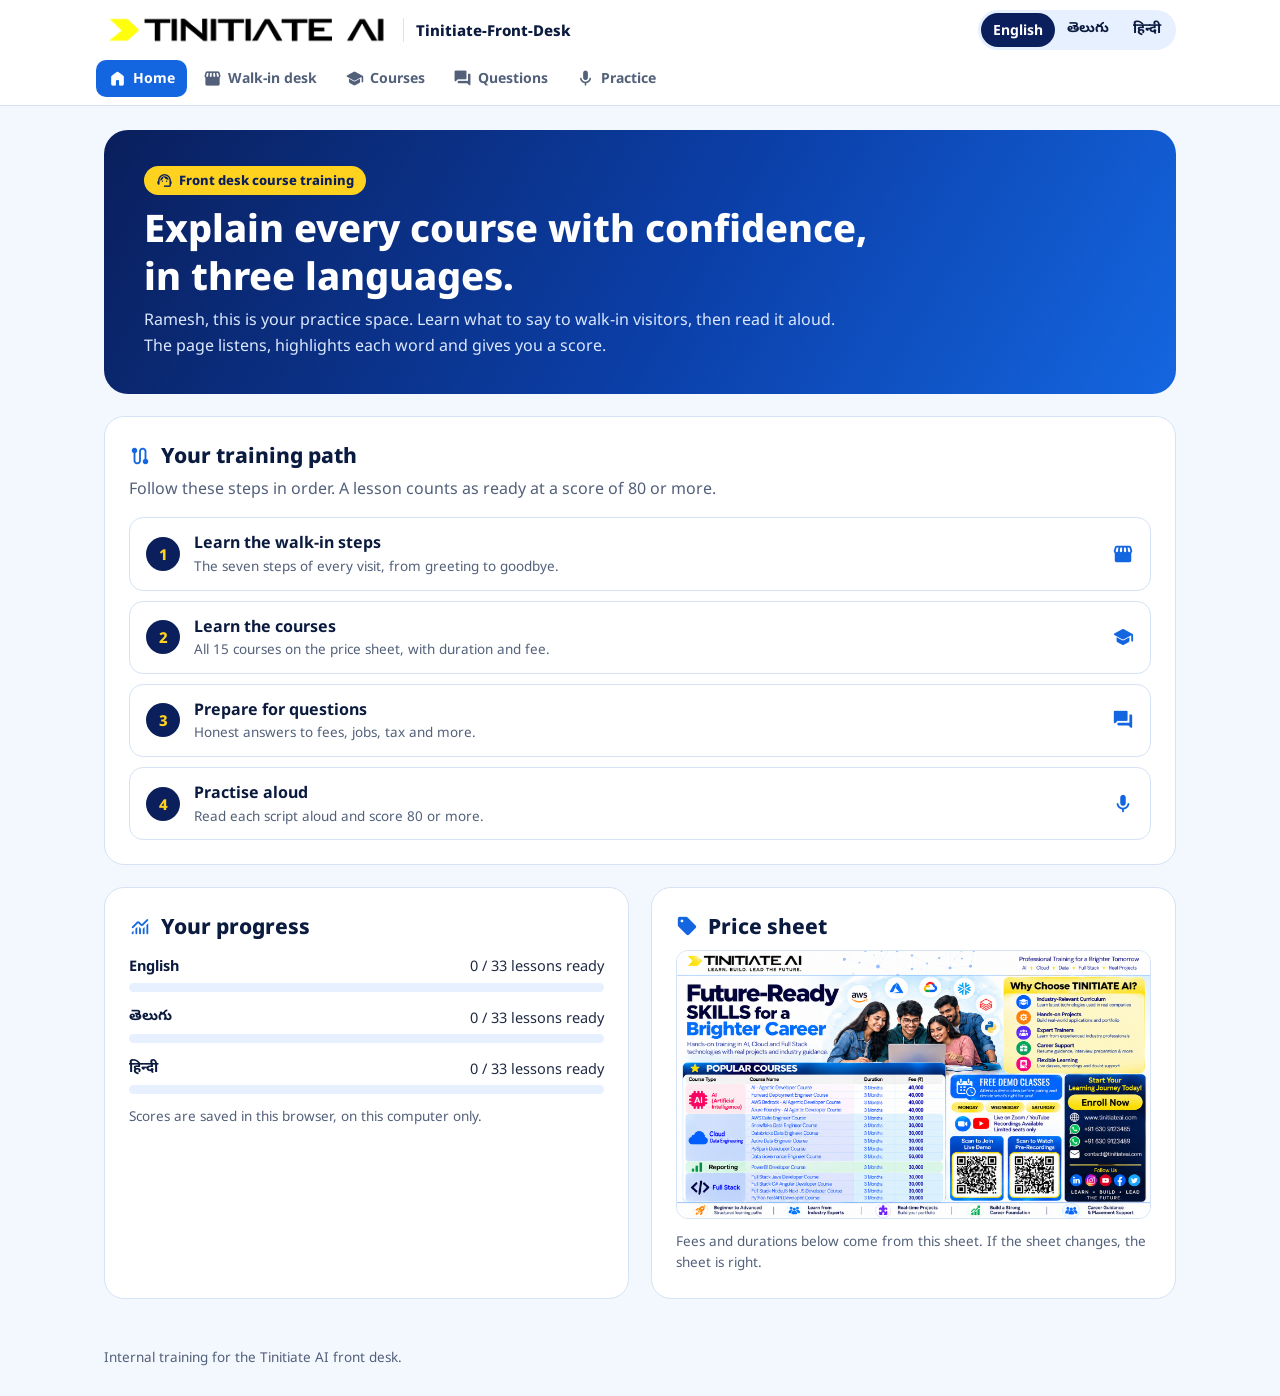
==== index.html @ eb425fcb "Initial commit: Ramesh Front Desk application" ====
<!DOCTYPE html>
<html lang="en">
<head>
  <meta charset="UTF-8">
  <meta name="viewport" content="width=device-width, initial-scale=1.0">
  <title>Tinitiate-Front-Desk</title>
  <meta name="robots" content="noindex">
  <link rel="icon" type="image/png" href="assets/img/favicon.png">
  <link rel="preconnect" href="https://fonts.googleapis.com">
  <link rel="preconnect" href="https://fonts.gstatic.com" crossorigin>
  <link rel="stylesheet" href="https://fonts.googleapis.com/css2?family=Noto+Sans:wght@400;600;700;800&family=Noto+Sans+Telugu:wght@400;600;700;800&family=Noto+Sans+Devanagari:wght@400;600;700;800&display=swap" media="print" onload="this.media='all'">
  <link rel="stylesheet" href="https://fonts.googleapis.com/css2?family=Material+Symbols+Rounded:opsz,wght,FILL,GRAD@20..48,400,0..1,0&display=block" media="print" onload="this.media='all'">
  <link rel="stylesheet" href="assets/css/ramesh.css">
</head>
<body data-page="home" data-title="brand">
  <header class="rt-head" id="rtHeader"></header>
  <main class="rt-main" id="rtMain"></main>
  <footer class="rt-foot" id="rtFooter"></footer>
  <script src="assets/js/data.js"></script>
  <script src="assets/js/shell.js"></script>
  <script src="assets/js/pages.js"></script>
</body>
</html>
---- assets/css/ramesh.css ----
/* =============================================================================
   RAMESH TRAINING: standalone theme taken from the Tinitiate price sheet
   (royal blue, navy and the yellow "Enroll Now" accent).
   Coach styles follow communication-skill-prep/assets/css/speech-coach.css.
   ============================================================================= */
:root {
  --rt-bg: #f3f7fe;
  --rt-surface: #ffffff;
  --rt-soft: #e7f0fe;
  --rt-ink: #0b1b3f;
  --rt-text: #1f2a44;
  --rt-muted: #52607a;
  --rt-line: #d6e2f5;
  --rt-blue: #1466e0;
  --rt-blue-d: #0b3fa8;
  --rt-navy: #0a1f5c;
  --rt-yellow: #ffd21f;
  --rt-yellow-l: #fff6cc;
  --rt-green: #157347;
  --rt-green-l: #dcf5e7;
  --rt-red: #bb1e3c;
  --rt-red-l: #ffe5ea;
  --rt-amber: #8a5a00;
  --rt-amber-l: #fdf0c8;
  --rt-violet: #5b2ccf;
  --rt-violet-l: #ece6fd;
  --rt-ease: cubic-bezier(.2, .8, .2, 1);
}

* { box-sizing: border-box; }
html { -webkit-text-size-adjust: 100%; }
body {
  margin: 0; background: var(--rt-bg); color: var(--rt-text);
  font-family: "Noto Sans", "Noto Sans Telugu", "Noto Sans Devanagari", "Nirmala UI", system-ui, sans-serif;
  font-size: 16px; line-height: 1.6;
}
:lang(te) { font-family: "Noto Sans Telugu", "Noto Sans", "Nirmala UI", system-ui, sans-serif; }
:lang(hi) { font-family: "Noto Sans Devanagari", "Noto Sans", "Nirmala UI", system-ui, sans-serif; }
.msr {
  font-family: "Material Symbols Rounded"; font-weight: normal; font-style: normal; font-size: 22px; line-height: 1;
  /* Fixed box: if the icon font is slow or blocked, the ligature name stays hidden */
  display: inline-block; width: 1em; height: 1em; overflow: hidden; color: inherit; white-space: nowrap; direction: ltr; font-feature-settings: "liga"; -webkit-font-feature-settings: "liga";
  font-variation-settings: "FILL" 1, "wght" 400, "GRAD" 0, "opsz" 24; flex-shrink: 0; user-select: none;
}
a { color: var(--rt-blue-d); }
button { font: inherit; }
:focus-visible { outline: 3px solid var(--rt-blue); outline-offset: 2px; }

/* ---------- header ---------- */
.rt-head { position: sticky; top: 0; z-index: 20; background: var(--rt-surface); border-bottom: 1px solid var(--rt-line); }
.rt-bar { display: flex; align-items: center; justify-content: space-between; gap: 12px; max-width: 1120px; margin: 0 auto; padding: 10px 24px; }
.rt-brand { display: flex; align-items: center; gap: 12px; min-width: 0; text-decoration: none; color: var(--rt-ink); font-weight: 800; font-size: 15px; }
.rt-brand img { height: 30px; width: auto; display: block; }
.rt-brand span { white-space: nowrap; padding-left: 12px; border-left: 1px solid var(--rt-line); }
.rt-lang { display: flex; flex: none; padding: 3px; border-radius: 99px; background: var(--rt-soft); }
.rt-lang button { border: 0; padding: 6px 12px; border-radius: 99px; background: transparent; color: var(--rt-ink); font-size: 14px; font-weight: 700; cursor: pointer; }
.rt-lang button[aria-pressed="true"] { background: var(--rt-navy); color: #fff; }
.rt-lang button:disabled { cursor: not-allowed; opacity: .55; }
.rt-nav { display: flex; gap: 4px; max-width: 1120px; margin: 0 auto; padding: 0 16px 8px; overflow-x: auto; scrollbar-width: none; }
.rt-nav::-webkit-scrollbar { display: none; }
.rt-nav a { display: inline-flex; flex: none; align-items: center; gap: 6px; padding: 7px 12px; border-radius: 10px; color: var(--rt-muted); font-size: 14px; font-weight: 700; text-decoration: none; }
.rt-nav a .msr { font-size: 19px; }
.rt-nav a:hover { background: var(--rt-soft); color: var(--rt-ink); }
.rt-nav a[aria-current="page"] { background: var(--rt-blue); color: #fff; }

/* ---------- layout ---------- */
.rt-main { max-width: 1120px; margin: 0 auto; padding: 24px 24px 48px; }
.rt-hero { padding: 36px 40px; border-radius: 24px; color: #fff; background: linear-gradient(120deg, var(--rt-navy), var(--rt-blue-d) 55%, var(--rt-blue)); }
.rt-hero.is-short { padding: 26px 32px; }
.rt-hero h1 { margin: 8px 0 8px; max-width: 760px; font-size: clamp(25px, 3.4vw, 38px); line-height: 1.25; font-weight: 800; }
.rt-hero.is-short h1 { font-size: clamp(23px, 2.8vw, 30px); }
.rt-hero p { margin: 0; max-width: 720px; color: #dbe8ff; }
.rt-kicker { display: inline-flex; align-items: center; gap: 6px; padding: 4px 12px; border-radius: 99px; background: var(--rt-yellow); color: var(--rt-navy); font-size: 13px; font-weight: 800; }
.rt-kicker .msr { font-size: 17px; }
.rt-kicker.is-plain { padding: 0; background: none; color: var(--rt-blue-d); }
.rt-section, .rt-panel { margin-top: 22px; padding: 24px; border-radius: 20px; background: var(--rt-surface); border: 1px solid var(--rt-line); }
.rt-section h2 { display: flex; align-items: center; gap: 10px; margin: 0 0 6px; font-size: 21px; color: var(--rt-ink); font-weight: 800; line-height: 1.35; }
.rt-section h2 .msr { color: var(--rt-blue); }
.rt-section.is-warn { background: var(--rt-yellow-l); border-color: #f1dc84; }
.rt-section.is-warn h2 .msr { color: var(--rt-red); }
.rt-lead { margin: 0 0 16px; color: var(--rt-muted); }
.rt-note { margin: 12px 0 0; font-size: 13.5px; color: var(--rt-muted); }
.rt-center { display: flex; flex-wrap: wrap; gap: 12px; justify-content: center; }
.rt-two { display: grid; grid-template-columns: repeat(2, minmax(0, 1fr)); gap: 22px; }
.rt-num { display: grid; place-items: center; flex: none; width: 34px; height: 34px; border-radius: 50%; background: var(--rt-navy); color: var(--rt-yellow); font-weight: 800; font-size: 15px; }
.rt-num.is-icon { background: var(--rt-soft); color: var(--rt-blue); }
.rt-num .msr { font-size: 20px; }
.rt-steps { margin: 8px 0 0; padding-left: 22px; }
.rt-steps li { margin-bottom: 6px; }
.rt-tip { display: flex; gap: 10px; margin-top: 14px; padding: 12px 16px; border-radius: 14px; background: var(--rt-yellow-l); font-size: 14.5px; }
.rt-tip .msr { color: var(--rt-amber); }

/* ---------- home ---------- */
.rt-path { list-style: none; margin: 0; padding: 0; display: grid; gap: 10px; }
.rt-path a { display: flex; align-items: center; gap: 14px; padding: 12px 16px; border-radius: 14px; border: 1px solid var(--rt-line); color: var(--rt-text); text-decoration: none; transition: border-color .2s, transform .2s; }
.rt-path a:hover { border-color: var(--rt-blue); transform: translateX(3px); }
.rt-path a > .msr { margin-left: auto; color: var(--rt-blue); }
.rt-path-text { display: flex; flex-direction: column; min-width: 0; }
.rt-path b { color: var(--rt-ink); }
.rt-path small { font-size: 13.5px; color: var(--rt-muted); }
.rt-meter { margin-top: 14px; }
.rt-meter > div:first-child { display: flex; justify-content: space-between; gap: 12px; font-size: 14.5px; }
.rt-meter b { color: var(--rt-ink); }
.rt-bar-track { height: 9px; margin-top: 5px; border-radius: 5px; background: var(--rt-soft); overflow: hidden; }
.rt-bar-track span { display: block; height: 100%; border-radius: 5px; background: var(--rt-blue); }
.rt-poster { display: block; margin-top: 10px; border-radius: 12px; overflow: hidden; border: 1px solid var(--rt-line); }
.rt-poster img { display: block; width: 100%; height: auto; }

/* ---------- cards ---------- */
.rt-desk, .rt-qlist { list-style: none; margin: 0; padding: 0; display: grid; gap: 14px; }
.rt-card { margin-top: 0; padding: 20px 22px; border-radius: 18px; background: var(--rt-surface); border: 1px solid var(--rt-line); }
.rt-desk, .rt-qlist { margin-top: 22px; }
.rt-card-head { display: flex; align-items: center; gap: 12px; }
.rt-card-head h2 { margin: 0; min-width: 0; font-size: 18px; color: var(--rt-ink); line-height: 1.4; }
.rt-card-head .rt-link { margin-left: auto; }
.rt-do { display: flex; gap: 8px; margin: 12px 0 0; color: var(--rt-muted); font-size: 14.5px; }
.rt-do .msr { color: var(--rt-blue); font-size: 20px; }
blockquote { margin: 12px 0 0; padding: 12px 16px; border-left: 4px solid var(--rt-yellow); border-radius: 0 12px 12px 0; background: var(--rt-soft); color: var(--rt-ink); font-size: 16.5px; line-height: 1.75; }
.rt-link { display: inline-flex; flex: none; align-items: center; gap: 4px; padding: 6px 12px; border-radius: 99px; background: var(--rt-navy); color: #fff; font-size: 13.5px; font-weight: 700; text-decoration: none; }
.rt-link .msr { font-size: 17px; color: var(--rt-yellow); }
.rt-link:hover { background: var(--rt-blue-d); }

.rt-finder { display: grid; gap: 10px; }
.rt-finder-row { display: grid; grid-template-columns: minmax(0, 2fr) minmax(0, 3fr); gap: 14px; align-items: center; padding: 12px 14px; border-radius: 12px; background: var(--rt-bg); }
.rt-finder-row p { margin: 0; font-weight: 700; color: var(--rt-ink); }
.rt-tags { display: flex; flex-wrap: wrap; gap: 6px; }
.rt-tags a, .rt-tags span { padding: 3px 10px; border-radius: 99px; background: var(--rt-surface); border: 1px solid var(--rt-line); font-size: 13.5px; font-weight: 600; color: var(--rt-blue-d); text-decoration: none; }
.rt-tags a:hover { border-color: var(--rt-blue); }
.rt-tags strong { font-size: 14.5px; color: var(--rt-red); }
.rt-contact { list-style: none; display: grid; grid-template-columns: repeat(auto-fit, minmax(240px, 1fr)); gap: 8px 18px; margin: 10px 0 0; padding: 0; }
.rt-contact li { display: flex; align-items: center; gap: 8px; color: var(--rt-ink); font-weight: 600; overflow-wrap: anywhere; }
.rt-contact .msr { color: var(--rt-blue); font-size: 20px; }
.rt-never { list-style: none; margin: 0; padding: 0; display: grid; gap: 8px; }
.rt-never li { display: flex; gap: 8px; font-weight: 700; color: var(--rt-ink); }
.rt-never .msr { color: var(--rt-red); }

/* ---------- courses ---------- */
.rt-courses { display: grid; gap: 8px; margin-top: 12px; }
.rt-course { border: 1px solid var(--rt-line); border-radius: 12px; background: var(--rt-surface); scroll-margin-top: 130px; }
.rt-course[open] { border-color: var(--rt-blue); }
.rt-course summary { display: grid; grid-template-columns: minmax(0, 1fr) auto 104px 24px; gap: 14px; align-items: center; padding: 11px 14px; cursor: pointer; list-style: none; }
.rt-course summary::-webkit-details-marker { display: none; }
.rt-c-name { font-weight: 700; color: var(--rt-ink); }
.rt-c-dur { font-size: 14px; color: var(--rt-muted); white-space: nowrap; }
.rt-c-fee { text-align: right; font-weight: 800; color: var(--rt-navy); font-variant-numeric: tabular-nums; white-space: nowrap; }
.rt-chev { color: var(--rt-muted); transition: transform .2s; }
.rt-course[open] .rt-chev { transform: rotate(180deg); }
.rt-c-body { padding: 0 14px 16px; }
.rt-c-body h3 { margin: 14px 0 6px; font-size: 13.5px; color: var(--rt-muted); font-weight: 800; }
.rt-c-body p { margin: 0 0 12px; }
.rt-c-body blockquote { margin-top: 0; }
.rt-c-body .rt-tags { margin-bottom: 4px; }
.rt-basics { display: grid; grid-template-columns: repeat(2, minmax(0, 1fr)); gap: 10px; margin: 0; }
.rt-basics div { padding: 12px 14px; border-radius: 12px; background: var(--rt-bg); }
.rt-basics dt { font-weight: 800; color: var(--rt-navy); }
.rt-basics dd { margin: 2px 0 0; font-size: 14.5px; }

/* ---------- quiz ---------- */
.rt-q { display: block !important; margin-bottom: 14px !important; font-size: 20px !important; }
.rt-options { display: grid; gap: 10px; margin-bottom: 16px; }
.rt-option { padding: 12px 16px; border-radius: 12px; border: 1px solid var(--rt-line); background: var(--rt-bg); color: var(--rt-ink); font-weight: 700; text-align: left; cursor: pointer; }
.rt-option:hover:not(:disabled) { border-color: var(--rt-blue); }
.rt-option:disabled { cursor: default; }
.rt-option.is-right { background: var(--rt-green-l); border-color: var(--rt-green); color: var(--rt-green); }
.rt-option.is-wrong { background: var(--rt-red-l); border-color: var(--rt-red); color: var(--rt-red); }

/* ---------- buttons ---------- */
.rt-btn { display: inline-flex; align-items: center; gap: 8px; padding: 11px 20px; border-radius: 99px; border: 1px solid var(--rt-line); background: var(--rt-surface); color: var(--rt-ink); font-size: 15px; font-weight: 800; text-decoration: none; cursor: pointer; transition: transform .2s, opacity .2s; }
.rt-btn .msr { font-size: 21px; }
.rt-btn:hover:not(:disabled) { transform: translateY(-2px); }
.rt-btn:disabled { opacity: .45; cursor: not-allowed; }
.rt-btn.is-primary { min-width: 150px; justify-content: center; border: 0; color: var(--rt-navy); background: var(--rt-yellow); box-shadow: 0 10px 20px -12px rgba(10, 31, 92, .6); }
.rt-btn.is-primary.is-listening { color: #fff; background: var(--rt-red); animation: sc-ring 1.6s ease-out infinite; }
@keyframes sc-ring { from { box-shadow: 0 0 0 0 rgba(187, 30, 60, .5); } to { box-shadow: 0 0 0 14px rgba(187, 30, 60, 0); } }
.rt-btn.is-end { background: var(--rt-blue-d); border-color: var(--rt-blue-d); color: #fff; }
.rt-btn.is-ghost { background: transparent; }

/* ---------- practice ---------- */
.sc-notice { display: flex; gap: 12px; align-items: flex-start; margin-top: 18px; padding: 12px 16px; border-radius: 14px; background: var(--rt-red-l); color: var(--rt-red); font-size: 14.5px; font-weight: 600; }
.sc-notice.is-soft { background: var(--rt-yellow-l); color: var(--rt-amber); }
.sc-notice[hidden] { display: none; }
.rt-seg { display: inline-flex; flex-wrap: wrap; gap: 4px; padding: 4px; margin-bottom: 12px; border-radius: 14px; background: var(--rt-soft); max-width: 100%; }
.rt-seg button { display: inline-flex; align-items: center; gap: 6px; border: 0; padding: 7px 14px; border-radius: 10px; background: transparent; color: var(--rt-ink); font-size: 14.5px; font-weight: 700; cursor: pointer; }
.rt-seg button .msr { font-size: 19px; }
.rt-seg button[aria-selected="true"] { background: var(--rt-navy); color: #fff; }
.rt-seg button:disabled { cursor: not-allowed; opacity: .55; }
.sc-tabs { display: flex; gap: 10px; overflow-x: auto; padding: 2px 2px 8px; scrollbar-width: thin; }
.sc-tab { flex: none; display: flex; flex-direction: column; align-items: flex-start; gap: 2px; width: 196px; padding: 9px 13px; border-radius: 13px; border: 1px solid var(--rt-line); background: var(--rt-bg); color: var(--rt-text); text-align: left; cursor: pointer; transition: border-color .2s; }
.sc-tab:hover:not(:disabled) { border-color: var(--rt-blue); }
.sc-tab b { width: 100%; font-size: 14px; color: var(--rt-ink); line-height: 1.35; overflow: hidden; text-overflow: ellipsis; white-space: nowrap; }
.sc-tab small { font-size: 12px; font-weight: 700; color: var(--rt-muted); }
.sc-tab.is-ready small { color: var(--rt-green); }
.sc-tab[aria-selected="true"] { border-color: var(--rt-blue-d); background: var(--rt-blue-d); }
.sc-tab[aria-selected="true"] b, .sc-tab[aria-selected="true"] small { color: #fff; }
.sc-tab:disabled { cursor: not-allowed; opacity: .55; }
.sc-meta { display: flex; flex-wrap: wrap; align-items: center; gap: 8px 18px; margin: 14px 2px 12px; font-size: 13.5px; color: var(--rt-muted); font-weight: 600; }
.sc-meta h2 { margin: 0 auto 0 0; min-width: 0; font-size: 19px; color: var(--rt-ink); font-weight: 800; }
.sc-meta .msr { font-size: 17px; vertical-align: -3px; color: var(--rt-blue); }
.sc-passage { padding: 28px 32px; border-radius: 26px; border: 2px solid var(--rt-line); background: linear-gradient(180deg, #fff, var(--rt-bg)); font-size: clamp(19px, 2.1vw, 24px); line-height: 2.05; color: var(--rt-ink); transition: border-color .3s, box-shadow .3s; overflow-wrap: anywhere; }
.sc-passage.is-live { border-color: var(--rt-blue); box-shadow: 0 0 0 6px rgba(20, 102, 224, .12); }
.sc-w { padding: 2px 3px; margin: 0 -1px; border-radius: 7px; transition: background-color .25s, color .25s; }
.sc-w.is-ok { background: var(--rt-green-l); color: var(--rt-green); }
.sc-w.is-miss { background: var(--rt-amber-l); color: var(--rt-amber); text-decoration: underline wavy #d9a200; text-underline-offset: 6px; }
.sc-w.is-skip { background: var(--rt-red-l); color: var(--rt-red); text-decoration: line-through; }
.sc-w.is-next { box-shadow: inset 0 -3px 0 var(--rt-blue); background: var(--rt-soft); }
.sc-heard { display: flex; gap: 10px; align-items: flex-start; margin-top: 14px; padding: 11px 15px; border-radius: 14px; background: var(--rt-bg); border: 1px dashed var(--rt-line); font-size: 14.5px; color: var(--rt-muted); }
.sc-heard .msr { color: var(--rt-blue); font-size: 20px; }
.sc-controls { display: flex; flex-wrap: wrap; align-items: center; gap: 12px; margin-top: 16px; }
.sc-live { display: flex; flex-wrap: wrap; align-items: center; gap: 6px 16px; margin-left: auto; font-size: 13.5px; font-weight: 700; color: var(--rt-muted); }
.sc-live b { color: var(--rt-ink); font-variant-numeric: tabular-nums; }
.sc-status { display: inline-flex; align-items: center; gap: 7px; }
.sc-status::before { content: ""; width: 9px; height: 9px; border-radius: 50%; background: #9aa7bd; }
.sc-status[data-state="listening"]::before { background: var(--rt-red); animation: sc-blink 1s steps(2) infinite; }
.sc-status[data-state="paused"]::before { background: var(--rt-yellow); }
.sc-status[data-state="done"]::before { background: var(--rt-green); }
@keyframes sc-blink { 50% { opacity: .25; } }
.sc-progress { height: 6px; margin-top: 14px; border-radius: 3px; background: var(--rt-soft); overflow: hidden; }
.sc-progress span { display: block; height: 100%; width: 0; border-radius: 3px; background: var(--rt-blue); transition: width .4s var(--rt-ease); }
.sc-legend { display: flex; flex-wrap: wrap; gap: 6px 12px; margin-top: 14px; font-size: 13px; font-weight: 700; color: var(--rt-muted); }
.sc-legend .sc-w { padding: 1px 8px; margin: 0; }

/* ---------- report ---------- */
.sc-report { margin-top: 22px; padding: 26px; border-radius: 20px; background: var(--rt-surface); border: 1px solid var(--rt-line); scroll-margin-top: 110px; }
.sc-report[hidden] { display: none; }
.sc-report-top { display: grid; grid-template-columns: auto minmax(0, 1fr); gap: 28px; align-items: center; }
.sc-ring { position: relative; width: 168px; height: 168px; }
.sc-ring svg { width: 100%; height: 100%; transform: rotate(-90deg); }
.sc-ring circle { fill: none; stroke-width: 12; }
.sc-ring .track { stroke: var(--rt-soft); }
.sc-ring .fill { stroke: url(#scGrad); stroke-linecap: round; transition: stroke-dashoffset 1.2s var(--rt-ease); }
.sc-ring div { position: absolute; inset: 0; display: grid; place-content: center; text-align: center; }
.sc-ring b { font-size: 44px; font-weight: 800; color: var(--rt-ink); line-height: 1; }
.sc-ring small { font-size: 12px; font-weight: 700; color: var(--rt-muted); margin-top: 4px; }
.sc-verdict h2 { margin: 2px 0 4px; font-size: 26px; color: var(--rt-ink); font-weight: 800; }
.sc-stars { display: flex; gap: 2px; color: #e7ad00; }
.sc-stars .msr { font-size: 28px; }
.sc-stars .msr.off { color: var(--rt-line); }
.sc-verdict p { margin: 8px 0 0; color: var(--rt-muted); }
.sc-stats { display: grid; grid-template-columns: repeat(4, minmax(0, 1fr)); gap: 12px; margin-top: 22px; }
.sc-stat { padding: 13px 15px; border-radius: 15px; background: var(--rt-bg); border: 1px solid var(--rt-line); }
.sc-stat small { display: block; font-size: 12.5px; font-weight: 800; color: var(--rt-muted); }
.sc-stat b { display: block; margin-top: 3px; font-size: 26px; font-weight: 800; color: var(--rt-ink); font-variant-numeric: tabular-nums; line-height: 1.25; }
.sc-stat span { font-size: 12.5px; color: var(--rt-muted); font-weight: 600; }
.sc-counts { display: flex; flex-wrap: wrap; gap: 10px; margin-top: 16px; }
.sc-count { display: inline-flex; align-items: center; gap: 8px; padding: 7px 14px; border-radius: 99px; font-size: 13.5px; font-weight: 800; }
.sc-count.is-ok { background: var(--rt-green-l); color: var(--rt-green); }
.sc-count.is-miss { background: var(--rt-amber-l); color: var(--rt-amber); }
.sc-count.is-skip { background: var(--rt-red-l); color: var(--rt-red); }
.sc-count.is-extra { background: var(--rt-violet-l); color: var(--rt-violet); }
.sc-detail { display: grid; grid-template-columns: repeat(2, minmax(0, 1fr)); gap: 16px; margin-top: 20px; }
.sc-detail h3 { display: flex; align-items: center; gap: 8px; margin: 0 0 10px; font-size: 16px; color: var(--rt-ink); }
.sc-detail h3 .msr { font-size: 20px; color: var(--rt-blue); }
.sc-box { padding: 15px; border-radius: 15px; border: 1px solid var(--rt-line); background: var(--rt-bg); min-width: 0; }
.sc-box.is-wide { grid-column: 1 / -1; }
.sc-empty { margin: 0; font-size: 14.5px; color: var(--rt-green); font-weight: 700; }
.sc-chips { display: flex; flex-wrap: wrap; gap: 8px; }
.sc-word-chip { display: inline-flex; align-items: center; gap: 6px; padding: 5px 12px; border-radius: 99px; border: 1px solid var(--rt-line); background: var(--rt-surface); color: var(--rt-ink); font-size: 14.5px; font-weight: 700; cursor: pointer; }
.sc-word-chip .msr { font-size: 16px; color: var(--rt-blue); }
.sc-word-chip:hover { border-color: var(--rt-blue); }
.sc-word-chip s { color: var(--rt-red); font-weight: 600; }
.sc-word-chip.is-extra { cursor: default; color: var(--rt-violet); }
.sc-tips { margin: 0; padding-left: 20px; font-size: 14.5px; }
.sc-report-actions { display: flex; flex-wrap: wrap; gap: 12px; margin-top: 20px; }

.rt-foot { max-width: 1120px; margin: 0 auto; padding: 0 24px 28px; color: var(--rt-muted); font-size: 13.5px; }

@media (max-width: 860px) {
  .rt-bar { padding: 8px 16px; }
  .rt-brand img { height: 24px; }
  .rt-brand span { display: none; }
  .rt-lang button { padding: 5px 9px; font-size: 13px; }
  .rt-main { padding: 16px 16px 36px; }
  .rt-foot { padding: 0 16px 24px; }
  .rt-hero, .rt-hero.is-short { padding: 22px 20px; border-radius: 18px; }
  .rt-section, .rt-panel, .sc-report { padding: 18px 16px; }
  .rt-two, .rt-basics, .sc-detail { grid-template-columns: minmax(0, 1fr); }
  .rt-two { gap: 0; }
  .rt-finder-row { grid-template-columns: minmax(0, 1fr); gap: 8px; }
  .rt-card { padding: 16px; }
  .rt-card-head { flex-wrap: wrap; }
  .rt-card-head h2 { flex: 1 1 60%; }
  .rt-card-head .rt-link { margin-left: 46px; }
  .rt-course summary { grid-template-columns: minmax(0, 1fr) auto 24px; gap: 4px 10px; }
  .rt-c-name { grid-column: 1 / 2; grid-row: 1 / 3; }
  .rt-c-dur { grid-column: 2; grid-row: 2; text-align: right; font-size: 13px; }
  .rt-c-fee { grid-column: 2; grid-row: 1; }
  .rt-chev { grid-column: 3; grid-row: 1 / 3; }
  .sc-passage { padding: 18px; border-radius: 20px; line-height: 1.95; }
  .sc-live { margin-left: 0; width: 100%; }
  .sc-report-top { grid-template-columns: minmax(0, 1fr); justify-items: center; text-align: center; }
  .sc-stars { justify-content: center; }
  .sc-stats { grid-template-columns: repeat(2, minmax(0, 1fr)); }
}
@media (prefers-reduced-motion: reduce) {
  *, *::before, *::after { animation: none !important; transition: none !important; }
}
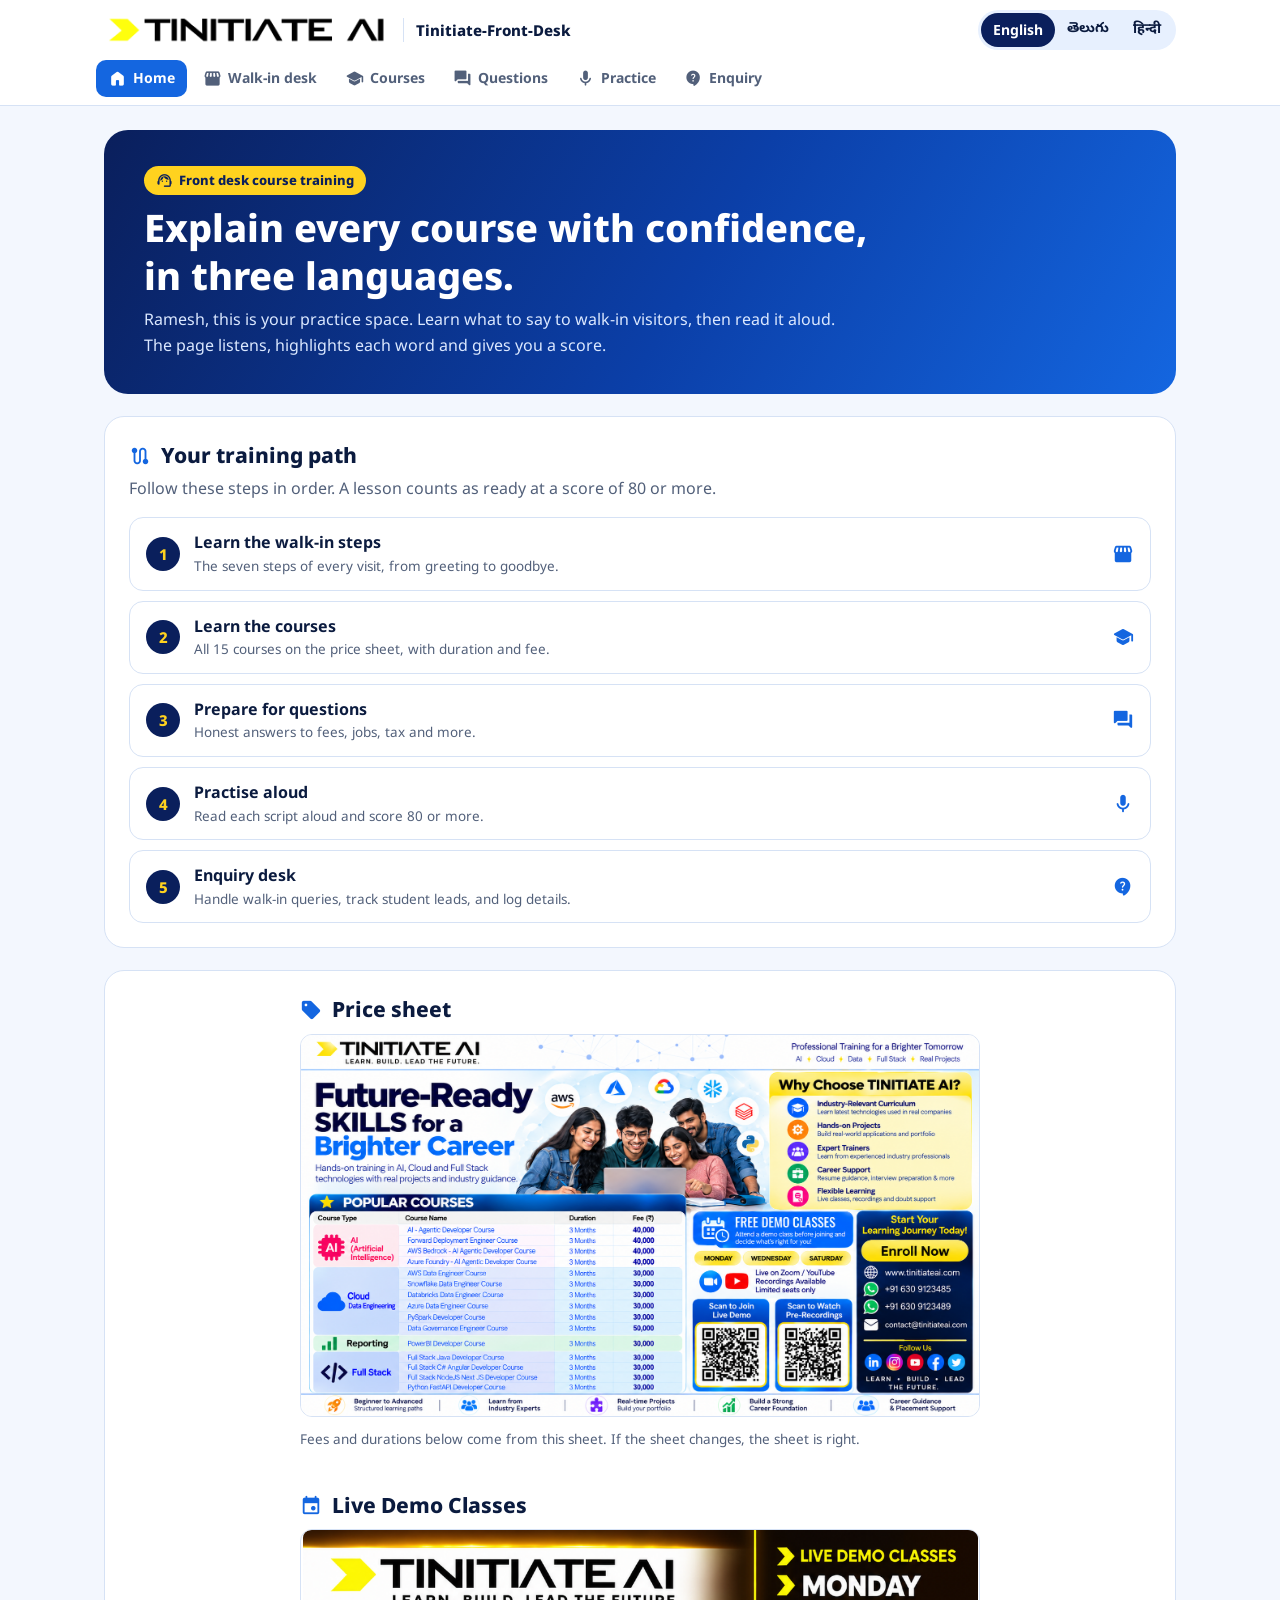
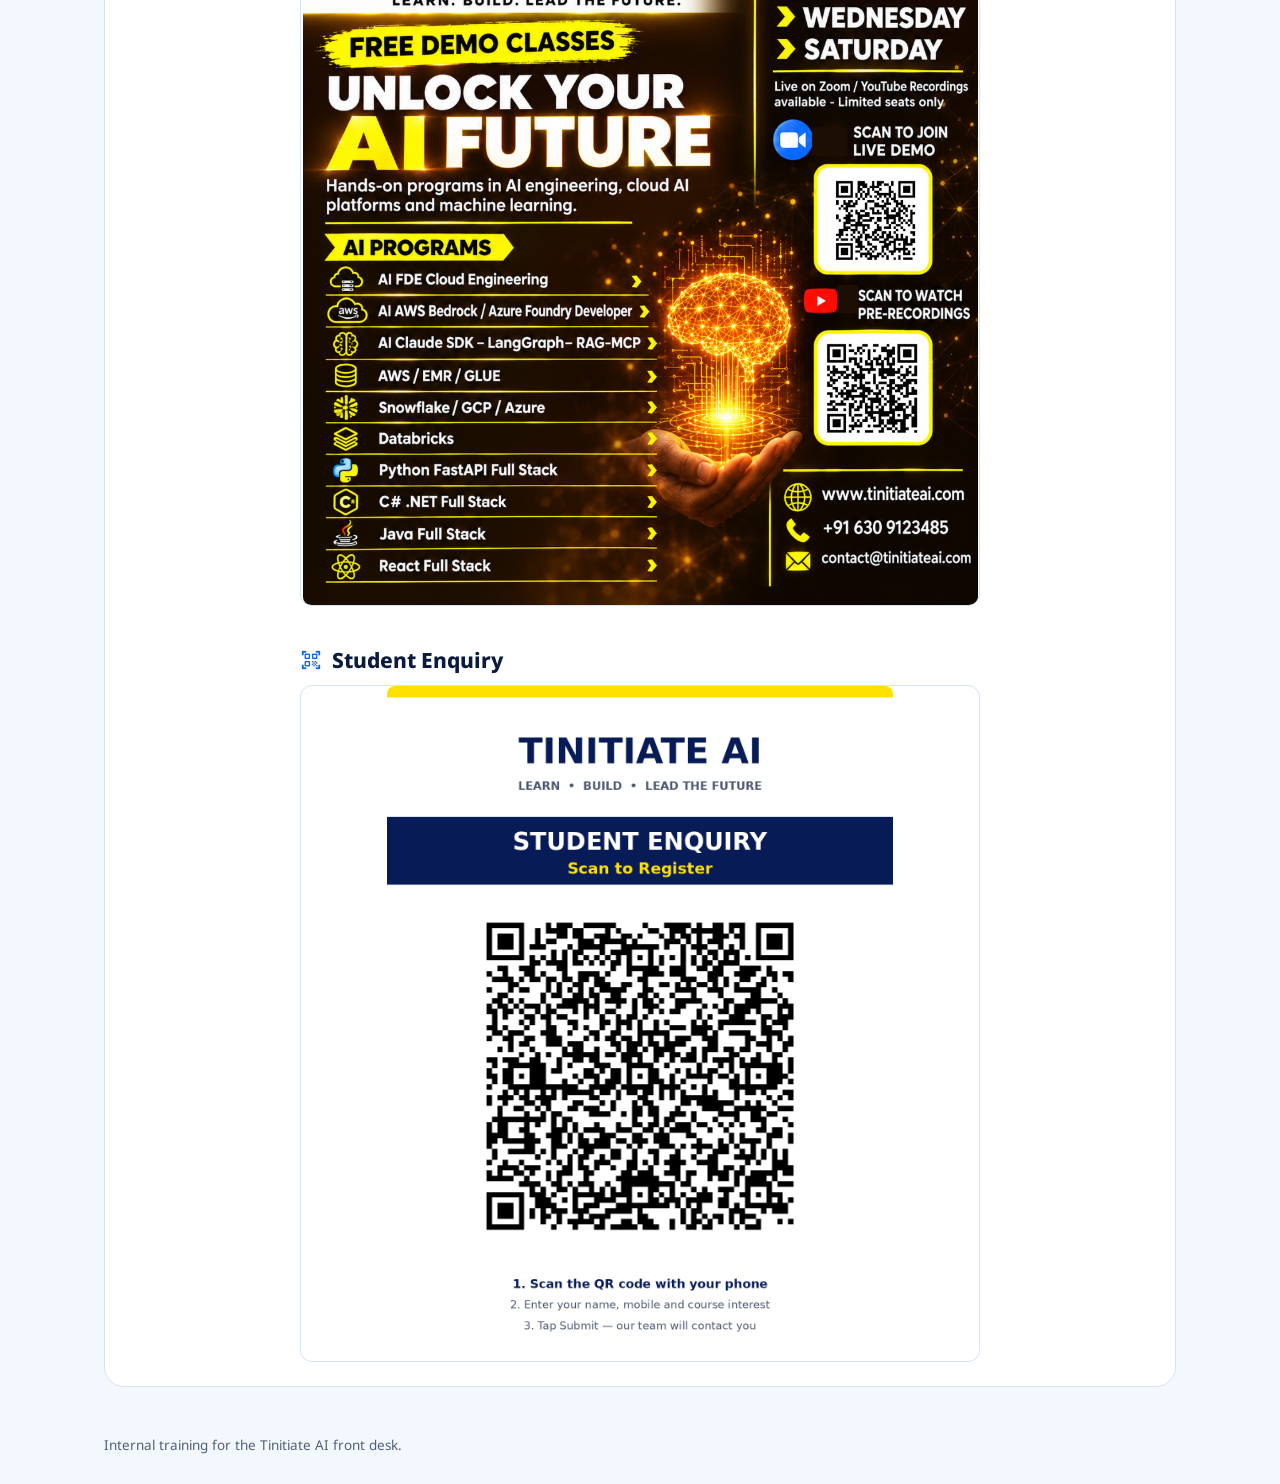
==== commit 4f772d6a: "Poster qr and the Enquiry section" ====
--- a/index.html
+++ b/index.html
@@ -20,4 +20,4 @@
   <script src="assets/js/shell.js"></script>
   <script src="assets/js/pages.js"></script>
 </body>
-</html>
+</html>
--- a/assets/css/ramesh.css
+++ b/assets/css/ramesh.css
@@ -293,4 +293,4 @@
 }
 @media (prefers-reduced-motion: reduce) {
   *, *::before, *::after { animation: none !important; transition: none !important; }
-}
+}
